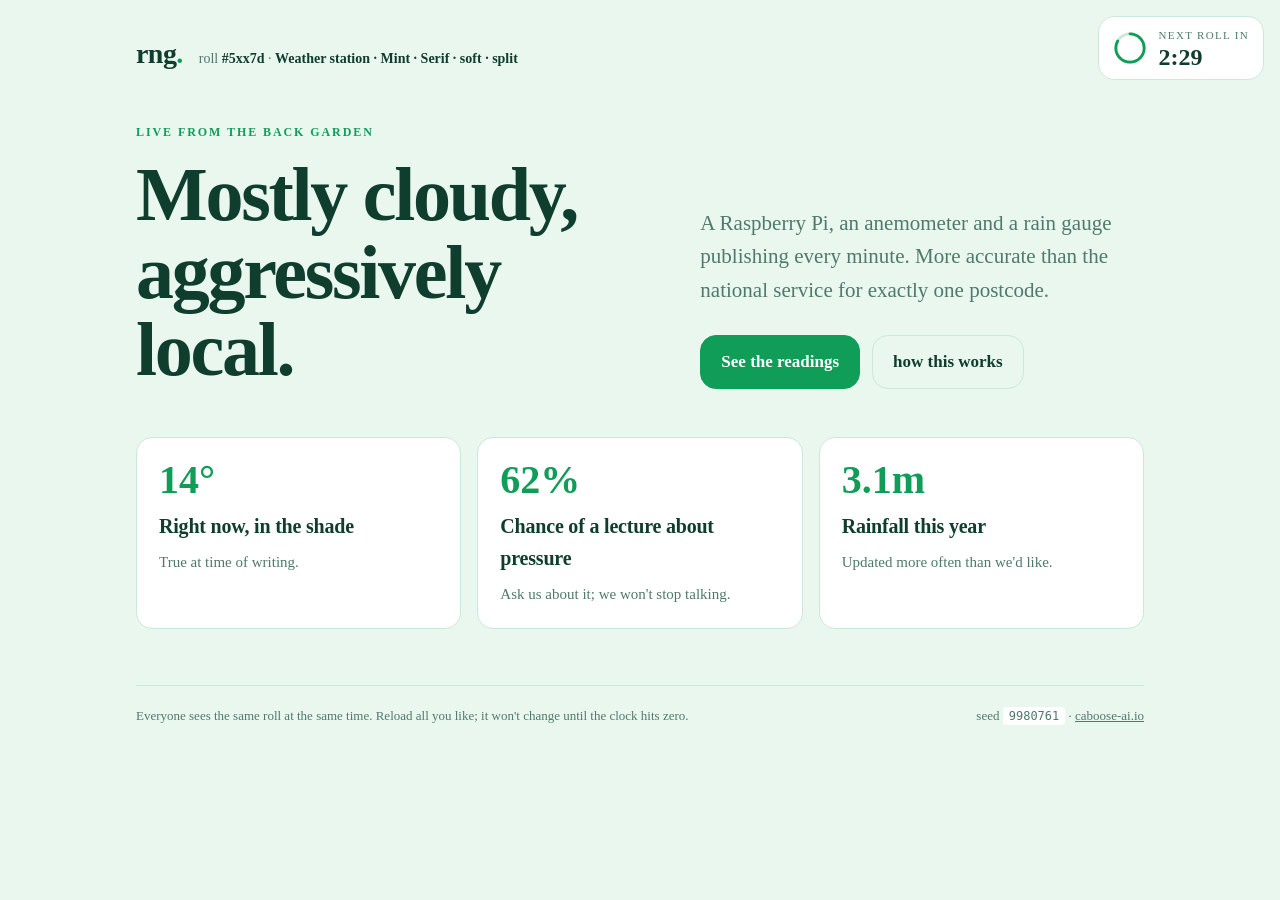
==== rng/index.html @ e02dcf12 "Add rng (rng.caboose-ai.io): a new random design every 3 minutes Static nginx site, same ConfigMap p" ====
<!doctype html>
<html lang="en">
<head>
<meta charset="utf-8">
<meta name="viewport" content="width=device-width, initial-scale=1">
<title>rng — a new site every 3 minutes</title>
<meta name="description" content="rng rolls a random design, theme and category every three minutes. Everyone sees the same roll. The countdown shows when the next one lands.">
<meta name="color-scheme" content="light dark">
<style>
  :root {
    /* Filled in by the roll. These are only the pre-roll defaults. */
    --bg: #0d1117;
    --surface: #161b22;
    --text: #e6edf3;
    --muted: #8b949e;
    --accent: #f0883e;
    --accent-ink: #0d1117;
    --border: #2d333b;
    --radius: 12px;
    --font-display: system-ui, sans-serif;
    --font-body: system-ui, sans-serif;
    --shadow: none;
    --border-w: 1px;
    --text-transform: none;
  }
  * { box-sizing: border-box; margin: 0; padding: 0; }
  html, body { min-height: 100%; }
  body {
    background: var(--bg);
    color: var(--text);
    font: 17px/1.6 var(--font-body);
    transition: background-color .6s ease, color .6s ease;
    -webkit-font-smoothing: antialiased;
  }
  a { color: inherit; }
  .wrap { max-width: 1040px; margin: 0 auto; padding: 24px 16px 96px; }

  /* ---------- countdown pill (always visible) ---------- */
  #clock {
    position: fixed; top: 16px; right: 16px; z-index: 100;
    display: flex; align-items: center; gap: 12px;
    padding: 10px 14px;
    background: var(--surface); color: var(--text);
    border: var(--border-w) solid var(--border);
    border-radius: var(--radius);
    box-shadow: var(--shadow);
    font-family: var(--font-body);
    font-variant-numeric: tabular-nums;
    transition: background-color .6s, color .6s, border-color .6s;
  }
  #clock .label { font-size: 11px; letter-spacing: .12em; text-transform: uppercase; color: var(--muted); }
  #clock .time { font-size: 24px; font-weight: 700; line-height: 1; font-family: var(--font-display); }
  #clock .ring { width: 34px; height: 34px; flex: none; }
  #clock .ring circle { fill: none; stroke-width: 3; }
  #clock .ring .track { stroke: var(--border); }
  #clock .ring .fill  { stroke: var(--accent); stroke-linecap: round; transform: rotate(-90deg); transform-origin: 50% 50%; transition: stroke-dashoffset 1s linear; }
  #clock.hot .time { color: var(--accent); }

  /* ---------- header ---------- */
  header { display: flex; align-items: baseline; gap: 16px; flex-wrap: wrap; margin: 8px 0 40px; padding-right: 180px; }
  header .brand { font-family: var(--font-display); font-weight: 800; font-size: 28px; letter-spacing: -.02em; text-transform: var(--text-transform); }
  header .brand span { color: var(--accent); }
  header .roll { color: var(--muted); font-size: 14px; }
  header .roll b { color: var(--text); font-weight: 600; }

  /* ---------- hero ---------- */
  .hero { margin-bottom: 48px; }
  .eyebrow { display: inline-block; font-size: 12px; letter-spacing: .16em; text-transform: uppercase; color: var(--accent); margin-bottom: 14px; font-weight: 700; }
  h1 { font-family: var(--font-display); font-size: clamp(36px, 7vw, 76px); line-height: 1.02; letter-spacing: -.03em; text-transform: var(--text-transform); max-width: 18ch; }
  .lede { margin-top: 18px; font-size: clamp(17px, 2vw, 21px); color: var(--muted); max-width: 56ch; }
  .cta { display: inline-flex; gap: 12px; margin-top: 28px; flex-wrap: wrap; }
  .btn { display: inline-block; padding: 12px 20px; border-radius: var(--radius); font-weight: 700; text-decoration: none; border: var(--border-w) solid var(--accent); background: var(--accent); color: var(--accent-ink); box-shadow: var(--shadow); cursor: pointer; font: inherit; font-weight: 700; }
  .btn.ghost { background: transparent; color: var(--text); border-color: var(--border); }

  /* ---------- cards ---------- */
  .grid { display: grid; gap: 16px; grid-template-columns: repeat(auto-fit, minmax(240px, 1fr)); }
  .card { background: var(--surface); border: var(--border-w) solid var(--border); border-radius: var(--radius); padding: 22px; box-shadow: var(--shadow); transition: background-color .6s, border-color .6s; }
  .card h3 { font-family: var(--font-display); font-size: 20px; margin-bottom: 8px; letter-spacing: -.01em; text-transform: var(--text-transform); }
  .card p { color: var(--muted); font-size: 15px; }
  .card .num { font-family: var(--font-display); font-size: 40px; font-weight: 800; color: var(--accent); line-height: 1; margin-bottom: 10px; }

  /* ---------- layout variants ---------- */
  body[data-layout="centered"] .hero { text-align: center; }
  body[data-layout="centered"] h1, body[data-layout="centered"] .lede { margin-left: auto; margin-right: auto; }
  body[data-layout="centered"] .cta { justify-content: center; display: flex; }
  body[data-layout="split"] .hero { display: grid; grid-template-columns: 1.2fr 1fr; gap: 32px; align-items: end; }
  body[data-layout="split"] .hero .lede { margin-top: 0; }
  @media (max-width: 760px) { body[data-layout="split"] .hero { grid-template-columns: 1fr; } header { padding-right: 0; margin-top: 64px; } }
  body[data-layout="poster"] h1 { font-size: clamp(44px, 11vw, 128px); max-width: none; }
  body[data-layout="poster"] .card { border-width: 0; border-left: 6px solid var(--accent); border-radius: 0; }
  body[data-layout="terminal"] .card, body[data-layout="terminal"] #clock { border-radius: 0; }
  body[data-layout="terminal"] .eyebrow::before { content: "> "; }
  body[data-layout="terminal"] .card h3::before { content: "$ "; color: var(--accent); }

  /* ---------- footer ---------- */
  footer { margin-top: 56px; padding-top: 20px; border-top: var(--border-w) solid var(--border); color: var(--muted); font-size: 13px; display: flex; gap: 16px; flex-wrap: wrap; justify-content: space-between; }
  footer code { font-family: ui-monospace, SFMono-Regular, Menlo, monospace; font-size: 12px; background: var(--surface); padding: 2px 6px; border-radius: 4px; }

  /* ---------- roll transition ---------- */
  .wrap { animation: rollin .5s ease both; }
  @keyframes rollin { from { opacity: 0; transform: translateY(8px); } to { opacity: 1; transform: none; } }
  @media (prefers-reduced-motion: reduce) { .wrap { animation: none; } * { transition: none !important; } }
</style>
</head>
<body data-layout="left">

<div id="clock" aria-live="polite" title="Time until the next roll">
  <svg class="ring" viewBox="0 0 36 36" aria-hidden="true">
    <circle class="track" cx="18" cy="18" r="15"></circle>
    <circle class="fill"  cx="18" cy="18" r="15" stroke-dasharray="94.25" stroke-dashoffset="0"></circle>
  </svg>
  <div>
    <div class="label">next roll in</div>
    <div class="time" id="time">3:00</div>
  </div>
</div>

<div class="wrap" id="wrap">
  <header>
    <div class="brand">rng<span>.</span></div>
    <div class="roll">roll <b id="rollno">#0</b> · <b id="meta">rolling…</b></div>
  </header>

  <section class="hero">
    <div>
      <div class="eyebrow" id="eyebrow">—</div>
      <h1 id="headline">—</h1>
    </div>
    <div>
      <p class="lede" id="lede">—</p>
      <div class="cta">
        <button class="btn" id="cta1" type="button">—</button>
        <button class="btn ghost" id="cta2" type="button">how this works</button>
      </div>
    </div>
  </section>

  <section class="grid" id="cards"></section>

  <footer>
    <div>Everyone sees the same roll at the same time. Reload all you like; it won't change until the clock hits zero.</div>
    <div>seed <code id="seed">0</code> · <a href="https://caboose-ai.io">caboose-ai.io</a></div>
  </footer>
</div>

<script>
(() => {
  const PERIOD_MS = 3 * 60 * 1000;

  // ---------- pools ----------
  const THEMES = [
    { name: "Midnight",    bg: "#0d1117", surface: "#161b22", text: "#e6edf3", muted: "#8b949e", accent: "#f0883e", ink: "#0d1117", border: "#2d333b" },
    { name: "Paper",       bg: "#faf7f0", surface: "#ffffff", text: "#1d1d1b", muted: "#6b6b66", accent: "#b3261e", ink: "#ffffff", border: "#e3dfd4" },
    { name: "Mint",        bg: "#e9f7ef", surface: "#ffffff", text: "#0f3d2e", muted: "#4f7a69", accent: "#0f9d58", ink: "#ffffff", border: "#cbe8d8" },
    { name: "Neon",        bg: "#05010f", surface: "#120a24", text: "#f4f0ff", muted: "#a596c8", accent: "#39ff14", ink: "#05010f", border: "#2a1b4d" },
    { name: "Sand",        bg: "#f3e9d7", surface: "#fbf5ea", text: "#3a2d1c", muted: "#8a7656", accent: "#c0732b", ink: "#ffffff", border: "#e0d2b8" },
    { name: "Ocean",       bg: "#07233b", surface: "#0e3353", text: "#e8f3ff", muted: "#9ab8d4", accent: "#4cc9f0", ink: "#07233b", border: "#1b4b73" },
    { name: "Rose",        bg: "#fff1f4", surface: "#ffffff", text: "#3b0a1a", muted: "#8c4a5e", accent: "#e0266e", ink: "#ffffff", border: "#f6cfd9" },
    { name: "Slate",       bg: "#1f2933", surface: "#2b3846", text: "#f0f4f8", muted: "#9fb3c8", accent: "#f9c74f", ink: "#1f2933", border: "#3e4c59" },
    { name: "Lemon",       bg: "#fffbe6", surface: "#ffffff", text: "#2b2600", muted: "#7a7030", accent: "#1d4ed8", ink: "#ffffff", border: "#f1e7a8" },
    { name: "Forest",      bg: "#0f1f14", surface: "#18301f", text: "#e8f5ea", muted: "#93b39b", accent: "#a3e635", ink: "#0f1f14", border: "#274a33" },
    { name: "Grape",       bg: "#2a0a3d", surface: "#3b1455", text: "#f7eefc", muted: "#c3a7d8", accent: "#ffb703", ink: "#2a0a3d", border: "#562b78" },
    { name: "Concrete",    bg: "#e5e5e5", surface: "#f4f4f4", text: "#111111", muted: "#555555", accent: "#000000", ink: "#ffffff", border: "#bdbdbd" },
  ];
  const FONTS = [
    { name: "Grotesk",  display: "'Helvetica Neue', Helvetica, Arial, sans-serif", body: "'Helvetica Neue', Helvetica, Arial, sans-serif" },
    { name: "Serif",    display: "Georgia, 'Times New Roman', serif", body: "Georgia, 'Times New Roman', serif" },
    { name: "Mono",     display: "ui-monospace, SFMono-Regular, Menlo, Consolas, monospace", body: "ui-monospace, SFMono-Regular, Menlo, Consolas, monospace" },
    { name: "Mixed",    display: "Georgia, 'Times New Roman', serif", body: "system-ui, -apple-system, 'Segoe UI', Roboto, sans-serif" },
    { name: "Rounded",  display: "'Avenir Next', 'Trebuchet MS', Verdana, sans-serif", body: "'Avenir Next', 'Trebuchet MS', Verdana, sans-serif" },
    { name: "System",   display: "system-ui, -apple-system, 'Segoe UI', Roboto, sans-serif", body: "system-ui, -apple-system, 'Segoe UI', Roboto, sans-serif" },
  ];
  const SHAPES = [
    { name: "soft",    radius: "16px", borderW: "1px", shadow: "none", upper: false },
    { name: "pill",    radius: "28px", borderW: "1px", shadow: "0 10px 30px rgba(0,0,0,.12)", upper: false },
    { name: "sharp",   radius: "0px",  borderW: "2px", shadow: "none", upper: true },
    { name: "brutal",  radius: "2px",  borderW: "3px", shadow: "6px 6px 0 var(--border)", upper: true },
    { name: "float",   radius: "10px", borderW: "0px", shadow: "0 1px 2px rgba(0,0,0,.08), 0 12px 32px rgba(0,0,0,.10)", upper: false },
  ];
  const LAYOUTS = ["left", "centered", "split", "poster", "terminal"];

  const CATEGORIES = [
    { name: "Coffee roaster", eyebrow: "small batch, big opinions", headline: ["Beans with a backstory.", "Roasted this morning. Gone by noon.", "The cup you'll think about later."], lede: "Single-origin lots roasted in a converted garage, shipped the day they cool. We write the tasting notes ourselves and we mean them.", cta: "Shop the roast", cards: [["48h", "From roast to your door"], ["7", "Farms we buy from directly"], ["0", "Blends. Only single origins"]] },
    { name: "Indie game studio", eyebrow: "now in early access", headline: ["A city that remembers what you did.", "Build. Betray. Begin again.", "Twelve hours in, it finally clicks."], lede: "Three people, one engine we probably shouldn't have written ourselves, and a strategy game that treats your mistakes as content.", cta: "Wishlist it", cards: [["3", "Developers, all of them tired"], ["1.2M", "Lines of hand-rolled C++"], ["∞", "Ways to lose the capital"]] },
    { name: "Weather station", eyebrow: "live from the back garden", headline: ["Mostly cloudy, aggressively local.", "Your forecast, measured 30 metres away.", "The app knows. The roof knows better."], lede: "A Raspberry Pi, an anemometer and a rain gauge publishing every minute. More accurate than the national service for exactly one postcode.", cta: "See the readings", cards: [["14°", "Right now, in the shade"], ["62%", "Chance of a lecture about pressure"], ["3.1m", "Rainfall this year"]] },
    { name: "Bike repair co-op", eyebrow: "tools, stands, and someone who knows", headline: ["Fix it yourself. We'll hover helpfully.", "Your bike, our bench, no judgement.", "True your wheel. Find your people."], lede: "A volunteer-run workshop with every tool you don't own. Pay what you can, learn what you want, leave with a bike that stops when you ask it to.", cta: "Book a bench", cards: [["£5", "Suggested donation per visit"], ["40+", "Volunteers who'll fix your derailleur"], ["Tue–Sat", "Doors open at ten"]] },
    { name: "Synthesizer maker", eyebrow: "analog, mostly", headline: ["Oscillators with character flaws.", "Sounds you can't quite dial in again.", "Warm. Unstable. Yours."], lede: "Hand-soldered desktop synths built around circuits from 1978 and a microcontroller from last Tuesday. Each one drifts a little differently.", cta: "Hear the demo", cards: [["3", "Voices of dubious tuning"], ["24", "Knobs. No menus"], ["#0412", "Next serial number up"]] },
    { name: "Astronomy club", eyebrow: "clear skies permitting", headline: ["Come stand in a field and look up.", "Saturn is out tonight. So are we.", "Dark skies, warm thermos, cold toes."], lede: "Monthly observing sessions on the hill, a borrowed 10-inch Dobsonian, and a mailing list that is 90% weather complaints.", cta: "Next session", cards: [["10\"", "Aperture of the club scope"], ["-2°", "Expected temperature. Bring layers"], ["2,000", "Years of looking at the same stars"]] },
    { name: "Sourdough bakery", eyebrow: "open until it's gone", headline: ["Bread that argues back.", "A crust you'll hear from the next room.", "Fermented slowly. Sold quickly."], lede: "A 48-hour cold proof, a wood-fired oven, and a starter older than our lease. We bake 120 loaves and then we go home.", cta: "Reserve a loaf", cards: [["48h", "Cold proof, every loaf"], ["120", "Loaves per day, no more"], ["2014", "The year the starter was born"]] },
    { name: "Model railway", eyebrow: "OO gauge, HO heart", headline: ["A branch line that never closed.", "Timetabled. Signalled. Tiny.", "Eleven metres of 1962."], lede: "A loft layout recreating a Somerset junction in its last summer of steam, built over nineteen years by one person and a lot of balsa.", cta: "Tour the layout", cards: [["11m", "Of mainline track"], ["1:76", "Scale, and the hours it took"], ["0", "Trains on time. Historically accurate"]] },
    { name: "Houseplant nursery", eyebrow: "mostly alive", headline: ["Plants that forgive you.", "Green things for dim rooms.", "Propagated, potted, and prepared for neglect."], lede: "Cuttings from our own mother plants, potted in soil we mix in a shed. Every plant ships with a note on how much you can ignore it.", cta: "Browse the shelves", cards: [["60+", "Species in the greenhouse"], ["1", "Watering per fortnight, honestly"], ["100%", "Pet-safe section clearly labelled"]] },
    { name: "Retro computing", eyebrow: "8 bits, 64 kilobytes, no regrets", headline: ["Machines that boot in under a second.", "Load \"*\",8,1 and wait.", "The future, as of 1985."], lede: "Repairs, recapping and restorations for home computers that outlived their makers. We also run the swap meet in the church hall.", cta: "See the bench", cards: [["1MHz", "And it was enough"], ["38,911", "BASIC bytes free"], ["4th Sat", "Swap meet, every month"]] },
    { name: "Marathon training", eyebrow: "week 11 of 16", headline: ["Long run Sunday. Long nap Monday.", "Running slowly, on purpose.", "The wall is at mile 20. We'll meet it together."], lede: "A free group plan for first-time marathoners with a coach who has run thirty of them and still hates the taper.", cta: "Join the plan", cards: [["16", "Weeks from couch to start line"], ["32km", "Longest run before race day"], ["4:30", "Everyone's secret goal"]] },
    { name: "Tide pool guide", eyebrow: "low tide at 06:41", headline: ["Everything here is holding on.", "Look closer. Then closer again.", "The ocean leaves. These stay."], lede: "A field guide to the rocky shore, written by someone who has been pinched by most of it. Spring tides, best spots, and what not to step on.", cta: "Check the tides", cards: [["0.3m", "Tomorrow's low water"], ["140", "Species in the guide"], ["2", "Hours before it all comes back"]] },
    { name: "Type foundry", eyebrow: "new release: Ferrule Grotesk", headline: ["Letters with somewhere to be.", "Set in a face that knows its weight.", "Kerned by hand. Argued over by email."], lede: "A two-person foundry drawing typefaces for signage, screens and the occasional cheese label. Trial fonts are free and fully functional.", cta: "Try the fonts", cards: [["9", "Weights in the new family"], ["2,400", "Glyphs per weight"], ["0", "Fonts named after cities"]] },
    { name: "Ham radio club", eyebrow: "CQ CQ CQ", headline: ["Talking to strangers since 1927.", "No internet required. No internet, actually.", "73 from the hilltop."], lede: "Licence classes, antenna build days, and a repeater on the water tower. We will absolutely help you put a wire up in your attic.", cta: "Get licensed", cards: [["146.52", "Simplex calling frequency"], ["80m", "Of wire in the field day antenna"], ["1927", "Club founded. Some members present"]] },
    { name: "Ceramics studio", eyebrow: "kiln opens thursday", headline: ["Mud, fire, and a bit of luck.", "Thrown, trimmed, glazed, hoped for.", "Every bowl a small argument with gravity."], lede: "Open-studio memberships, beginner wheel courses, and a reduction kiln that occasionally does what we ask of it.", cta: "Book a wheel", cards: [["1,280°", "Peak kiln temperature"], ["12", "Wheels in the main room"], ["~30%", "Pieces that survive the first firing"]] },
    { name: "Board game café", eyebrow: "600 games, one rule: have fun", headline: ["Roll for initiative. Order the fries.", "Tables for two to twelve.", "Rules explained. Dice provided. Grudges optional."], lede: "A café with a library of six hundred games and staff who will teach any of them. Table fee covers the whole evening.", cta: "Reserve a table", cards: [["600+", "Games on the shelves"], ["£6", "Table fee, all evening"], ["4h", "Average game of Twilight Imperium"]] },
  ];

  // ---------- deterministic PRNG (mulberry32) ----------
  function rng(seed) {
    let a = seed >>> 0;
    return () => {
      a = (a + 0x6D2B79F5) >>> 0;
      let t = a;
      t = Math.imul(t ^ (t >>> 15), t | 1);
      t ^= t + Math.imul(t ^ (t >>> 7), t | 61);
      return ((t ^ (t >>> 14)) >>> 0) / 4294967296;
    };
  }
  const pick = (r, arr) => arr[Math.floor(r() * arr.length)];

  // ---------- roll ----------
  const $ = id => document.getElementById(id);
  let currentWindow = -1;

  function roll(win) {
    currentWindow = win;
    const r = rng(win);
    const theme = pick(r, THEMES), font = pick(r, FONTS), shape = pick(r, SHAPES), layout = pick(r, LAYOUTS), cat = pick(r, CATEGORIES);
    const headline = pick(r, cat.headline);

    const s = document.documentElement.style;
    s.setProperty("--bg", theme.bg); s.setProperty("--surface", theme.surface);
    s.setProperty("--text", theme.text); s.setProperty("--muted", theme.muted);
    s.setProperty("--accent", theme.accent); s.setProperty("--accent-ink", theme.ink);
    s.setProperty("--border", theme.border);
    s.setProperty("--font-display", font.display); s.setProperty("--font-body", font.body);
    s.setProperty("--radius", shape.radius); s.setProperty("--border-w", shape.borderW);
    s.setProperty("--shadow", shape.shadow);
    s.setProperty("--text-transform", shape.upper ? "uppercase" : "none");
    document.body.dataset.layout = layout;
    document.querySelector('meta[name="theme-color"]')?.remove();
    const mc = document.createElement("meta"); mc.name = "theme-color"; mc.content = theme.bg; document.head.appendChild(mc);

    $("rollno").textContent = "#" + win.toString(36);
    $("meta").textContent = `${cat.name} · ${theme.name} · ${font.name} · ${shape.name} · ${layout}`;
    $("seed").textContent = win;
    $("eyebrow").textContent = cat.eyebrow;
    $("headline").textContent = headline;
    $("lede").textContent = cat.lede;
    $("cta1").textContent = cat.cta;
    $("cards").innerHTML = cat.cards.map(([n, t]) => `<div class="card"><div class="num">${n}</div><h3>${t}</h3><p>${blurb(r)}</p></div>`).join("");
    document.title = `rng — ${cat.name} (${theme.name})`;

    const wrap = $("wrap"); wrap.style.animation = "none"; void wrap.offsetWidth; wrap.style.animation = "";
  }

  const BLURBS = ["Measured, not estimated.", "Updated more often than we'd like.", "Ask us about it; we won't stop talking.", "Subject to weather, mood and supply.", "A number we're a little proud of.", "Verified by at least one person.", "Rounded in our favour.", "True at time of writing."];
  const blurb = r => pick(r, BLURBS);

  // ---------- countdown ----------
  const CIRC = 94.25;
  function tick() {
    const now = Date.now();
    const win = Math.floor(now / PERIOD_MS);
    if (win !== currentWindow) roll(win);
    const remaining = (win + 1) * PERIOD_MS - now;
    const secs = Math.ceil(remaining / 1000);
    $("time").textContent = `${Math.floor(secs / 60)}:${String(secs % 60).padStart(2, "0")}`;
    document.querySelector("#clock .fill").style.strokeDashoffset = (CIRC * (1 - remaining / PERIOD_MS)).toFixed(2);
    $("clock").classList.toggle("hot", secs <= 10);
  }
  tick();
  // align to the second boundary so the display flips cleanly
  setTimeout(() => { tick(); setInterval(tick, 1000); }, 1000 - (Date.now() % 1000));
  document.addEventListener("visibilitychange", () => { if (!document.hidden) tick(); });

  $("cta2").addEventListener("click", () => {
    alert("Every 3 minutes, on the clock, rng picks a new theme, typeface, shape, layout and category from a seed derived from the current time.\n\nThe seed is shared, so everyone looking right now sees the same site. The countdown shows when the next roll lands.");
  });
  $("cta1").addEventListener("click", () => $("cards").scrollIntoView({ behavior: "smooth" }));
})();
</script>
</body>
</html>
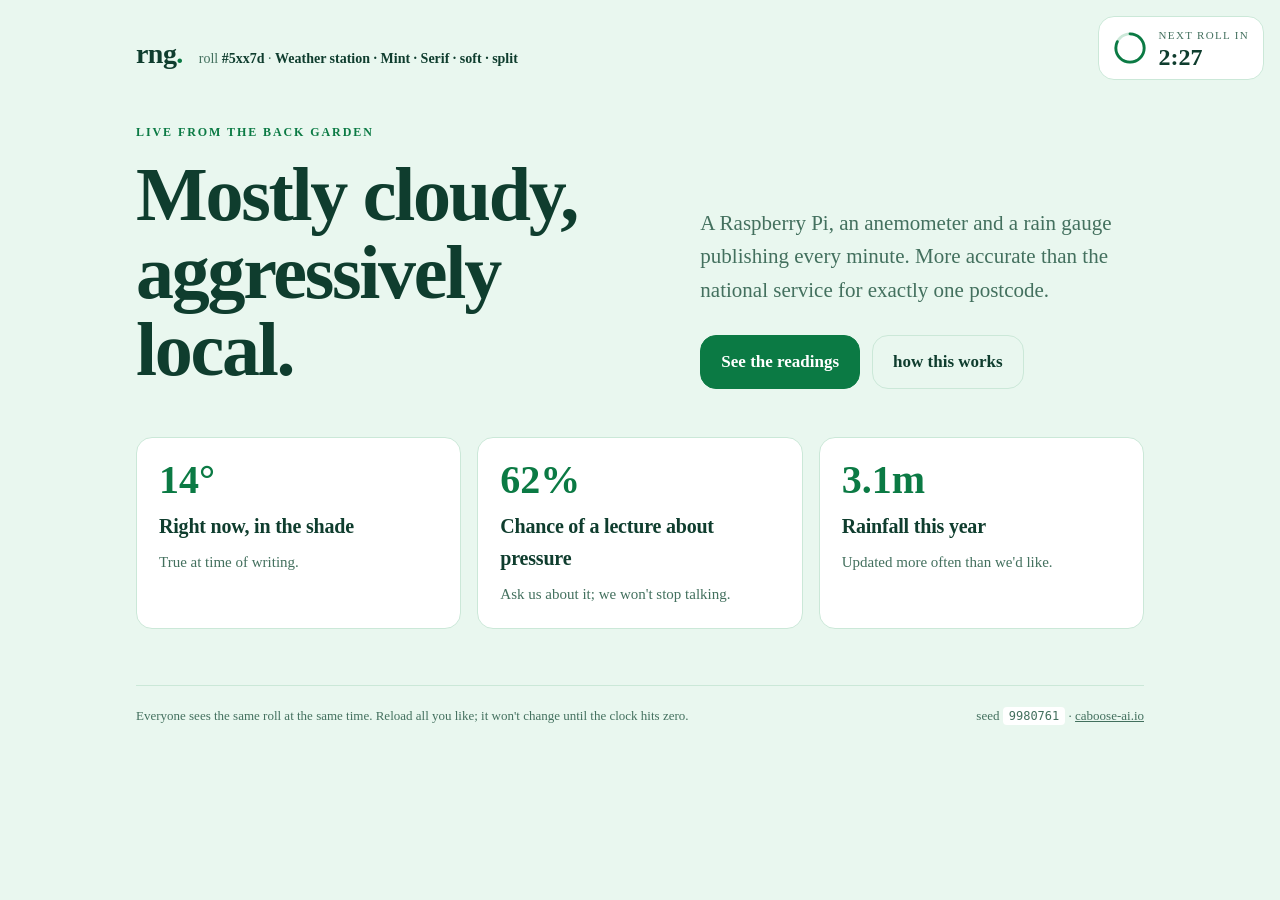
==== commit d8a81aaf: "rng: address review findings (contrast, live region, 0:00, reduced motion) - Darken the Sand muted a" ====
--- a/rng/index.html
+++ b/rng/index.html
@@ -24,6 +24,7 @@
     --text-transform: none;
   }
   * { box-sizing: border-box; margin: 0; padding: 0; }
+  .sr-only { position: absolute; width: 1px; height: 1px; overflow: hidden; clip: rect(0 0 0 0); white-space: nowrap; }
   html, body { min-height: 100%; }
   body {
     background: var(--bg);
@@ -104,7 +105,7 @@
 </head>
 <body data-layout="left">
 
-<div id="clock" aria-live="polite" title="Time until the next roll">
+<div id="clock" title="Time until the next roll">
   <svg class="ring" viewBox="0 0 36 36" aria-hidden="true">
     <circle class="track" cx="18" cy="18" r="15"></circle>
     <circle class="fill"  cx="18" cy="18" r="15" stroke-dasharray="94.25" stroke-dashoffset="0"></circle>
@@ -114,6 +115,8 @@
     <div class="time" id="time">3:00</div>
   </div>
 </div>
+
+<div id="announce" class="sr-only" aria-live="polite"></div>
 
 <div class="wrap" id="wrap">
   <header>
@@ -151,11 +154,11 @@
   const THEMES = [
     { name: "Midnight",    bg: "#0d1117", surface: "#161b22", text: "#e6edf3", muted: "#8b949e", accent: "#f0883e", ink: "#0d1117", border: "#2d333b" },
     { name: "Paper",       bg: "#faf7f0", surface: "#ffffff", text: "#1d1d1b", muted: "#6b6b66", accent: "#b3261e", ink: "#ffffff", border: "#e3dfd4" },
-    { name: "Mint",        bg: "#e9f7ef", surface: "#ffffff", text: "#0f3d2e", muted: "#4f7a69", accent: "#0f9d58", ink: "#ffffff", border: "#cbe8d8" },
+    { name: "Mint",        bg: "#e9f7ef", surface: "#ffffff", text: "#0f3d2e", muted: "#43705e", accent: "#0b7a44", ink: "#ffffff", border: "#cbe8d8" },
     { name: "Neon",        bg: "#05010f", surface: "#120a24", text: "#f4f0ff", muted: "#a596c8", accent: "#39ff14", ink: "#05010f", border: "#2a1b4d" },
-    { name: "Sand",        bg: "#f3e9d7", surface: "#fbf5ea", text: "#3a2d1c", muted: "#8a7656", accent: "#c0732b", ink: "#ffffff", border: "#e0d2b8" },
+    { name: "Sand",        bg: "#f3e9d7", surface: "#fbf5ea", text: "#3a2d1c", muted: "#6a5838", accent: "#8f4f12", ink: "#ffffff", border: "#e0d2b8" },
     { name: "Ocean",       bg: "#07233b", surface: "#0e3353", text: "#e8f3ff", muted: "#9ab8d4", accent: "#4cc9f0", ink: "#07233b", border: "#1b4b73" },
-    { name: "Rose",        bg: "#fff1f4", surface: "#ffffff", text: "#3b0a1a", muted: "#8c4a5e", accent: "#e0266e", ink: "#ffffff", border: "#f6cfd9" },
+    { name: "Rose",        bg: "#fff1f4", surface: "#ffffff", text: "#3b0a1a", muted: "#8c4a5e", accent: "#c2185b", ink: "#ffffff", border: "#f6cfd9" },
     { name: "Slate",       bg: "#1f2933", surface: "#2b3846", text: "#f0f4f8", muted: "#9fb3c8", accent: "#f9c74f", ink: "#1f2933", border: "#3e4c59" },
     { name: "Lemon",       bg: "#fffbe6", surface: "#ffffff", text: "#2b2600", muted: "#7a7030", accent: "#1d4ed8", ink: "#ffffff", border: "#f1e7a8" },
     { name: "Forest",      bg: "#0f1f14", surface: "#18301f", text: "#e8f5ea", muted: "#93b39b", accent: "#a3e635", ink: "#0f1f14", border: "#274a33" },
@@ -243,6 +246,7 @@
     $("cta1").textContent = cat.cta;
     $("cards").innerHTML = cat.cards.map(([n, t]) => `<div class="card"><div class="num">${n}</div><h3>${t}</h3><p>${blurb(r)}</p></div>`).join("");
     document.title = `rng — ${cat.name} (${theme.name})`;
+    $("announce").textContent = `New roll: ${cat.name}, ${theme.name} theme.`;
 
     const wrap = $("wrap"); wrap.style.animation = "none"; void wrap.offsetWidth; wrap.style.animation = "";
   }
@@ -257,20 +261,21 @@
     const win = Math.floor(now / PERIOD_MS);
     if (win !== currentWindow) roll(win);
     const remaining = (win + 1) * PERIOD_MS - now;
-    const secs = Math.ceil(remaining / 1000);
+    const secs = Math.floor(remaining / 1000);
     $("time").textContent = `${Math.floor(secs / 60)}:${String(secs % 60).padStart(2, "0")}`;
     document.querySelector("#clock .fill").style.strokeDashoffset = (CIRC * (1 - remaining / PERIOD_MS)).toFixed(2);
     $("clock").classList.toggle("hot", secs <= 10);
   }
   tick();
-  // align to the second boundary so the display flips cleanly
-  setTimeout(() => { tick(); setInterval(tick, 1000); }, 1000 - (Date.now() % 1000));
+  // Tick on the half-second. The roll boundary is on a whole second, so the
+  // last tick before it reads 0:00 and the first tick after it reads 2:59.
+  setTimeout(() => { tick(); setInterval(tick, 1000); }, (1500 - (Date.now() % 1000)) % 1000);
   document.addEventListener("visibilitychange", () => { if (!document.hidden) tick(); });
 
   $("cta2").addEventListener("click", () => {
     alert("Every 3 minutes, on the clock, rng picks a new theme, typeface, shape, layout and category from a seed derived from the current time.\n\nThe seed is shared, so everyone looking right now sees the same site. The countdown shows when the next roll lands.");
   });
-  $("cta1").addEventListener("click", () => $("cards").scrollIntoView({ behavior: "smooth" }));
+  $("cta1").addEventListener("click", () => $("cards").scrollIntoView({ behavior: matchMedia("(prefers-reduced-motion: reduce)").matches ? "auto" : "smooth" }));
 })();
 </script>
 </body>
